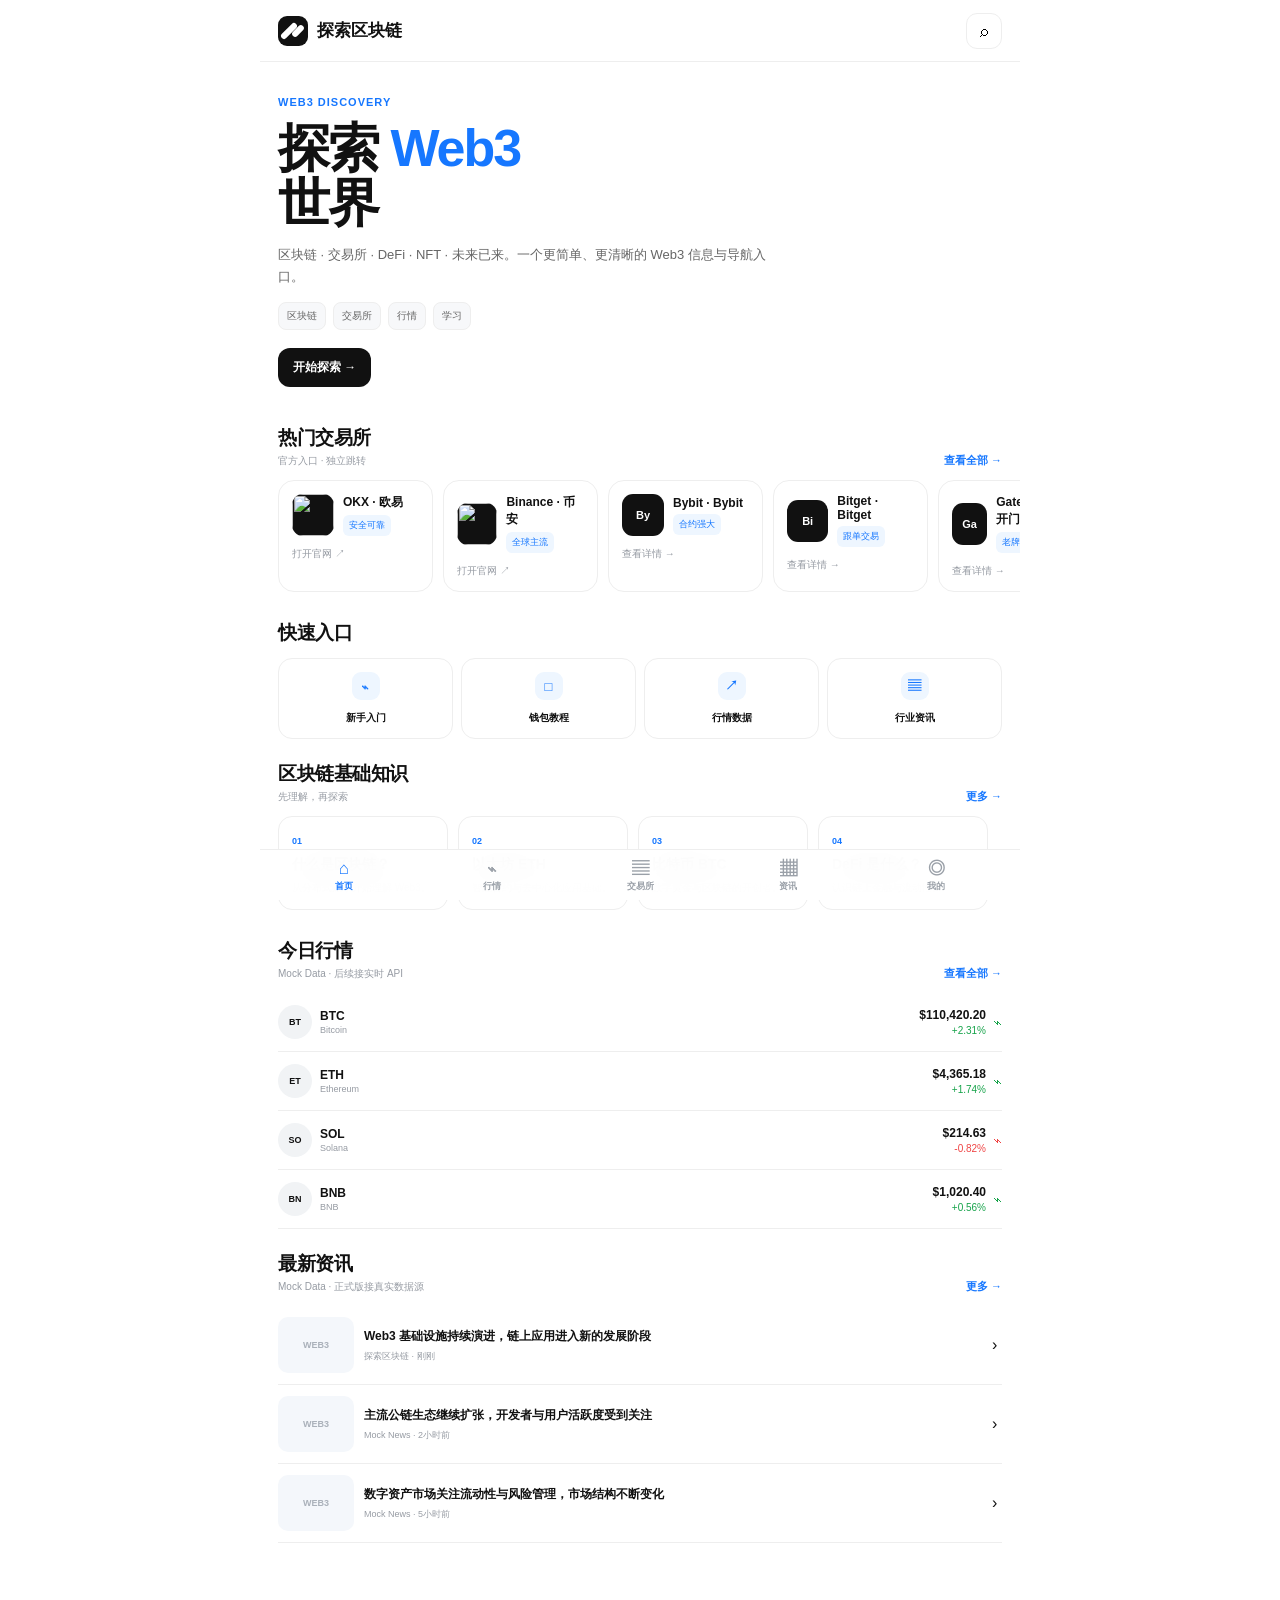
==== frontend/index.html @ 82d54188 "Add files via upload" ====
<!doctype html><html lang="zh-CN"><head><meta charset="utf-8"><meta name="viewport" content="width=device-width,initial-scale=1,viewport-fit=cover"><meta name="theme-color" content="#fff"><title>探索区块链</title><style>
:root{--b:#1677ff;--t:#111;--s:#666;--m:#969ba3;--l:#eee;--g:#16a34a;--r:#ef4444;--max:760px}*{box-sizing:border-box}body{margin:0;color:var(--t);font-family:-apple-system,BlinkMacSystemFont,"PingFang SC","Microsoft YaHei",sans-serif;background:#fff}a{color:inherit;text-decoration:none}button,input{font:inherit}.app{max-width:var(--max);margin:auto;min-height:100vh;padding-bottom:82px}.top{position:sticky;top:0;z-index:10;height:62px;padding:0 18px;display:flex;align-items:center;background:rgba(255,255,255,.94);backdrop-filter:blur(15px);border-bottom:1px solid var(--l)}.brand{display:flex;align-items:center;gap:9px;font-weight:800;font-size:17px}.mark{width:30px;height:30px;border-radius:9px;background:#111;position:relative}.mark:before,.mark:after{content:"";position:absolute;background:#fff;width:6px;border-radius:3px;transform:rotate(45deg)}.mark:before{height:20px;left:8px;top:5px}.mark:after{height:14px;right:7px;top:8px}.search{margin-left:auto;width:36px;height:36px;border:1px solid var(--l);border-radius:11px;background:#fff}.view{display:none}.view.active{display:block}.hero{padding:34px 18px 20px}.ey{color:var(--b);font-size:11px;font-weight:800;letter-spacing:1px;margin-bottom:13px}h1{font-size:clamp(34px,10vw,52px);line-height:1.05;letter-spacing:-2px;margin:0}h1 span{color:var(--b)}.hero p{color:var(--s);font-size:13px;line-height:1.7;max-width:500px;margin:14px 0}.tags{display:flex;gap:7px;flex-wrap:wrap;margin:14px 0 18px}.tag{font-style:normal;font-size:10px;color:#666;background:#f7f8fa;border:1px solid var(--l);border-radius:8px;padding:6px 8px}.cta{display:inline-flex;padding:11px 15px;border-radius:12px;background:#111;color:#fff;font-size:12px;font-weight:750}section.block{padding:18px 0 4px}.head{display:flex;justify-content:space-between;align-items:end;padding:0 18px;margin-bottom:12px}.title{font-size:19px;font-weight:800;letter-spacing:-.5px}.sub{font-size:10px;color:var(--m);margin-top:3px}.more{font-size:11px;color:var(--b);font-weight:700}.scroll{display:flex;gap:10px;overflow:auto;padding:0 18px 6px;scrollbar-width:none}.scroll::-webkit-scrollbar{display:none}.ex{min-width:155px;border:1px solid var(--l);border-radius:16px;padding:13px;background:#fff}.exhead{display:flex;gap:9px;align-items:center}.logo{width:42px;height:42px;border-radius:11px;display:grid;place-items:center;overflow:hidden;background:#111;color:#fff;font-weight:800;font-size:11px}.logo img{width:100%;height:100%;object-fit:contain}.exname{font-size:12px;font-weight:750}.extag{font-size:9px;color:var(--b);background:#eef6ff;padding:4px 6px;border-radius:6px;display:inline-block;margin-top:4px}.exfoot{font-size:10px;color:var(--m);margin-top:11px}.quick{display:grid;grid-template-columns:repeat(4,1fr);gap:8px;padding:0 18px}.q{border:1px solid var(--l);border-radius:14px;padding:13px 5px;text-align:center}.q b{width:28px;height:28px;margin:0 auto 7px;border-radius:9px;background:#eef6ff;color:var(--b);display:grid;place-items:center;font-size:13px}.q span{font-size:10px;font-weight:700}.kcard{min-width:170px;border:1px solid var(--l);border-radius:14px;padding:13px;background:#fff}.kcard small{font-size:9px;color:var(--b);font-weight:800}.kcard h3{font-size:14px;margin:8px 0 6px}.kcard p{font-size:10px;line-height:1.6;color:var(--s);margin:0}.list{padding:0 18px}.row{display:grid;grid-template-columns:1.2fr 1fr auto;align-items:center;gap:8px;padding:12px 0;border-bottom:1px solid var(--l)}.coin{display:flex;align-items:center;gap:8px}.coinlogo{width:34px;height:34px;border-radius:50%;background:#f1f3f5;display:grid;place-items:center;font-size:9px;font-weight:800}.cn{font-size:12px;font-weight:750}.cs{font-size:9px;color:var(--m);margin-top:2px}.price{font-size:12px;font-weight:750;text-align:right}.chg{font-size:10px;text-align:right;margin-top:3px}.up{color:var(--g)}.down{color:var(--r)}.news{display:grid;grid-template-columns:76px 1fr 10px;gap:10px;align-items:center;padding:11px 0;border-bottom:1px solid var(--l)}.thumb{width:76px;height:56px;border-radius:10px;background:#f4f7fb;display:grid;place-items:center;color:#aab1ba;font-size:9px;font-weight:800}.nt{font-size:12px;font-weight:700;line-height:1.45}.nm{font-size:9px;color:var(--m);margin-top:4px}.page-title{padding:28px 18px 16px}.page-title h2{font-size:29px;letter-spacing:-1px;margin:0 0 6px}.page-title p{font-size:11px;line-height:1.6;color:var(--s);margin:0}.panel{margin:0 18px 12px;border:1px solid var(--l);border-radius:16px;padding:14px}.searchbox{display:flex;gap:8px;align-items:center;background:#f7f8fa;padding:10px 12px;border-radius:11px}.searchbox input{border:0;outline:0;background:transparent;width:100%;font-size:12px}.bottom{position:fixed;bottom:0;left:50%;transform:translateX(-50%);width:min(100%,var(--max));z-index:20;display:grid;grid-template-columns:repeat(5,1fr);padding:7px 10px calc(7px + env(safe-area-inset-bottom));background:rgba(255,255,255,.96);backdrop-filter:blur(16px);border-top:1px solid var(--l)}.nav{text-align:center;color:#9aa0a8;font-size:9px;font-weight:650}.nav b{display:block;font-size:17px;line-height:23px}.nav.active{color:var(--b)}@media(max-width:375px){.quick{grid-template-columns:repeat(2,1fr)}}
</style></head><body><div class="app"><header class="top"><a href="#/" class="brand"><i class="mark"></i>探索区块链</a><button class="search" onclick="location.hash='#/search'">⌕</button></header><main>
<section class="view active" data-view="/"><div class="hero"><div class="ey">WEB3 DISCOVERY</div><h1>探索 <span>Web3</span><br>世界</h1><p>区块链 · 交易所 · DeFi · NFT · 未来已来。一个更简单、更清晰的 Web3 信息与导航入口。</p><div class="tags"><i class="tag">区块链</i><i class="tag">交易所</i><i class="tag">行情</i><i class="tag">学习</i></div><a class="cta" href="#/exchanges">开始探索 →</a></div>
<section class="block"><div class="head"><div><div class="title">热门交易所</div><div class="sub">官方入口 · 独立跳转</div></div><a class="more" href="#/exchanges">查看全部 →</a></div><div class="scroll"><a class="ex" href="https://www.topfgcnzqwl.com/join/35732959" target="_blank" rel="noopener noreferrer"><div class="exhead"><div class="logo"><img src="assets/okx.jpg"></div><div><div class="exname">OKX · 欧易</div><span class="extag">安全可靠</span></div></div><div class="exfoot">打开官网 ↗</div></a><a class="ex" href="https://www.bsmkweb.cc/referral/earn-together/refer2earn-usdc/claim?hl=zh-CN&ref=GRO_28502_RMU7B&utm_source=referral_entrance" target="_blank" rel="noopener noreferrer"><div class="exhead"><div class="logo"><img src="assets/binance.jpg"></div><div><div class="exname">Binance · 币安</div><span class="extag">全球主流</span></div></div><div class="exfoot">打开官网 ↗</div></a><a class="ex" href="#" target="_blank" rel="noopener noreferrer"><div class="exhead"><div class="logo">By</div><div><div class="exname">Bybit · Bybit</div><span class="extag">合约强大</span></div></div><div class="exfoot">查看详情 →</div></a><a class="ex" href="#" target="_blank" rel="noopener noreferrer"><div class="exhead"><div class="logo">Bi</div><div><div class="exname">Bitget · Bitget</div><span class="extag">跟单交易</span></div></div><div class="exfoot">查看详情 →</div></a><a class="ex" href="#" target="_blank" rel="noopener noreferrer"><div class="exhead"><div class="logo">Ga</div><div><div class="exname">Gate.io · 芝麻开门</div><span class="extag">老牌交易所</span></div></div><div class="exfoot">查看详情 →</div></a><a class="ex" href="#" target="_blank" rel="noopener noreferrer"><div class="exhead"><div class="logo">ME</div><div><div class="exname">MEXC · MEXC</div><span class="extag">新币较多</span></div></div><div class="exfoot">查看详情 →</div></a></div></section>
<section class="block"><div class="head"><div class="title">快速入口</div></div><div class="quick"><a class="q" href="#/learn"><b>⌁</b><span>新手入门</span></a><a class="q" href="#/learn/wallet"><b>□</b><span>钱包教程</span></a><a class="q" href="#/markets"><b>↗</b><span>行情数据</span></a><a class="q" href="#/news"><b>▤</b><span>行业资讯</span></a></div></section>
<section class="block"><div class="head"><div><div class="title">区块链基础知识</div><div class="sub">先理解，再探索</div></div><a class="more" href="#/learn">更多 →</a></div><div class="scroll"><a class="kcard" href="#/learn"><small>01</small><h3>什么是区块链？</h3><p>从分布式账本开始理解 Web3。</p></a><a class="kcard" href="#/learn"><small>02</small><h3>以太坊 ETH</h3><p>智能合约与去中心化应用基础。</p></a><a class="kcard" href="#/learn"><small>03</small><h3>比特币 BTC</h3><p>数字黄金与区块链的开创者。</p></a><a class="kcard" href="#/learn"><small>04</small><h3>DeFi 是什么？</h3><p>认识链上金融与流动性。</p></a></div></section>
<section class="block"><div class="head"><div><div class="title">今日行情</div><div class="sub">Mock Data · 后续接实时 API</div></div><a class="more" href="#/markets">查看全部 →</a></div><div class="list" id="homeMarkets"></div></section>
<section class="block"><div class="head"><div><div class="title">最新资讯</div><div class="sub">Mock Data · 正式版接真实数据源</div></div><a class="more" href="#/news">更多 →</a></div><div class="list" id="homeNews"></div></section></section>
<section class="view" data-view="/exchanges"><div class="page-title"><h2>交易所</h2><p>统一管理交易所信息、官网入口和详情页。</p></div><div class="list" id="exchangePage"></div></section>
<section class="view" data-view="/markets"><div class="page-title"><h2>行情</h2><p>第一阶段使用 Mock Data；后续接入统一行情服务与 WebSocket。</p></div><div class="panel"><div class="searchbox">⌕<input id="msearch" placeholder="搜索 BTC、ETH、SOL…"></div></div><div class="list" id="marketPage"></div></section>
<section class="view" data-view="/news"><div class="page-title"><h2>资讯</h2><p>新闻列表、分类、详情和原文来源结构已预留。</p></div><div class="list" id="newsPage"></div></section>
<section class="view" data-view="/learn"><div class="page-title"><h2>学习</h2><p>从区块链基础开始，逐步了解 Bitcoin、Ethereum、钱包、DeFi 与 NFT。</p></div><div class="panel" id="learnPage"></div></section>
<section class="view" data-view="/profile"><div class="page-title"><h2>我的</h2><p>登录、收藏、历史记录和个性化功能将在后续后端阶段接入。</p></div><div class="panel"><a class="nav" data-r="/profile" href="#/profile"><b>◎</b>我的收藏</a><a class="nav" data-r="/profile" href="#/profile"><b>◎</b>浏览历史</a><a class="nav" data-r="/profile" href="#/profile"><b>◎</b>设置</a></div></section>
<section class="view" data-view="/search"><div class="page-title"><h2>搜索</h2><p>搜索交易所、币种、资讯与学习内容。</p></div><div class="panel"><div class="searchbox">⌕<input id="gsearch" placeholder="输入关键词"></div></div><div class="panel" id="result">输入关键词后显示搜索结果。</div></section>
</main><nav class="bottom"><a class="nav" data-r="/" href="#/"><b>⌂</b>首页</a><a class="nav" data-r="/markets" href="#/markets"><b>⌁</b>行情</a><a class="nav" data-r="/exchanges" href="#/exchanges"><b>▤</b>交易所</a><a class="nav" data-r="/news" href="#/news"><b>▦</b>资讯</a><a class="nav" data-r="/profile" href="#/profile"><b>◎</b>我的</a></nav></div>
<script>
const M=[['BTC','Bitcoin','$110,420.20','+2.31%','up'],['ETH','Ethereum','$4,365.18','+1.74%','up'],['SOL','Solana','$214.63','-0.82%','down'],['BNB','BNB','$1,020.40','+0.56%','up']];const N=[['Web3 基础设施持续演进，链上应用进入新的发展阶段','探索区块链 · 刚刚'],['主流公链生态继续扩张，开发者与用户活跃度受到关注','Mock News · 2小时前'],['数字资产市场关注流动性与风险管理，市场结构不断变化','Mock News · 5小时前'],['钱包与账户抽象技术正在降低普通用户进入 Web3 的门槛','探索区块链 · 昨天']];const E=[['OKX','欧易','安全可靠','assets/okx.jpg','https://www.topfgcnzqwl.com/join/35732959'],['Binance','币安','全球主流','assets/binance.jpg','https://www.bsmkweb.cc/referral/earn-together/refer2earn-usdc/claim?hl=zh-CN&ref=GRO_28502_RMU7B&utm_source=referral_entrance'],['Bybit','Bybit','合约强大','',''],['Bitget','Bitget','跟单交易','',''],['Gate.io','芝麻开门','老牌交易所','',''],['MEXC','MEXC','新币较多','','']];const L=[['blockchain','什么是区块链？','从分布式账本、共识机制和链上数据开始。'],['bitcoin','比特币','理解 BTC、稀缺性、交易和网络安全。'],['ethereum','以太坊','认识智能合约、Gas 与链上应用。'],['wallet','钱包教程','理解地址、私钥、助记词与资产安全。'],['defi','DeFi','认识去中心化交易、借贷和流动性。'],['nft','NFT','了解链上数字资产和应用场景。']];
function market(m){return `<a class="row" href="#/markets/${m[0].toLowerCase()}"><div class="coin"><span class="coinlogo">${m[0].slice(0,2)}</span><div><div class="cn">${m[0]}</div><div class="cs">${m[1]}</div></div></div><div><div class="price">${m[2]}</div><div class="chg ${m[4]}">${m[3]}</div></div><span class="${m[4]}">⌁</span></a>`}function news(n){return `<a class="news" href="#/news/detail"><div class="thumb">WEB3</div><div><div class="nt">${n[0]}</div><div class="nm">${n[1]}</div></div><span>›</span></a>`}function exch(e){let logo=e[3]?`<img src="${e[3]}">`:e[0].slice(0,2);let open=e[4]?`<a href="${e[4]}" target="_blank" rel="noopener noreferrer">打开入口 ↗</a>`:'<span style="color:#969ba3">入口待配置</span>';return `<div class="panel"><div class="exhead"><div class="logo">${logo}</div><div><div class="exname">${e[0]} · ${e[1]}</div><span class="extag">${e[2]}</span></div></div><div style="margin-top:12px;font-size:11px">${open}</div></div>`}document.getElementById('homeMarkets').innerHTML=M.map(market).join('');document.getElementById('marketPage').innerHTML=M.map(market).join('');document.getElementById('homeNews').innerHTML=N.slice(0,3).map(news).join('');document.getElementById('newsPage').innerHTML=N.map(news).join('');document.getElementById('exchangePage').innerHTML=E.map(exch).join('');document.getElementById('learnPage').innerHTML=L.map(x=>`<a class="row" href="#/learn/${x[0]}"><div><div class="cn">${x[1]}</div><div class="cs">${x[2]}</div></div><span>→</span></a>`).join('');function route(){let r=location.hash.replace('#','')||'/';let base=r.startsWith('/markets/')?'/markets':r.startsWith('/news/')?'/news':r.startsWith('/learn/')?'/learn':r;document.querySelectorAll('.view').forEach(v=>v.classList.toggle('active',v.dataset.view===base));document.querySelectorAll('.bottom .nav').forEach(v=>v.classList.toggle('active',v.dataset.r===base));scrollTo(0,0)}addEventListener('hashchange',route);route();document.getElementById('msearch').oninput=e=>{let q=e.target.value.toLowerCase();document.getElementById('marketPage').innerHTML=M.filter(x=>(x[0]+x[1]).toLowerCase().includes(q)).map(market).join('')||'<div style="padding:20px;color:#969ba3">没有找到对应币种。</div>'};document.getElementById('gsearch').oninput=e=>{let q=e.target.value.toLowerCase();let ms=M.filter(x=>(x[0]+x[1]).toLowerCase().includes(q)).map(x=>x[0]);let ns=N.filter(x=>x[0].toLowerCase().includes(q)).length;document.getElementById('result').innerHTML=q?`币种：${ms.join('、')||'无'}<br>资讯匹配：${ns} 条<br><br><span style="color:#1677ff">正式版将接入后端全站搜索。</span>`:'输入关键词后显示搜索结果。'};
</script></body></html>
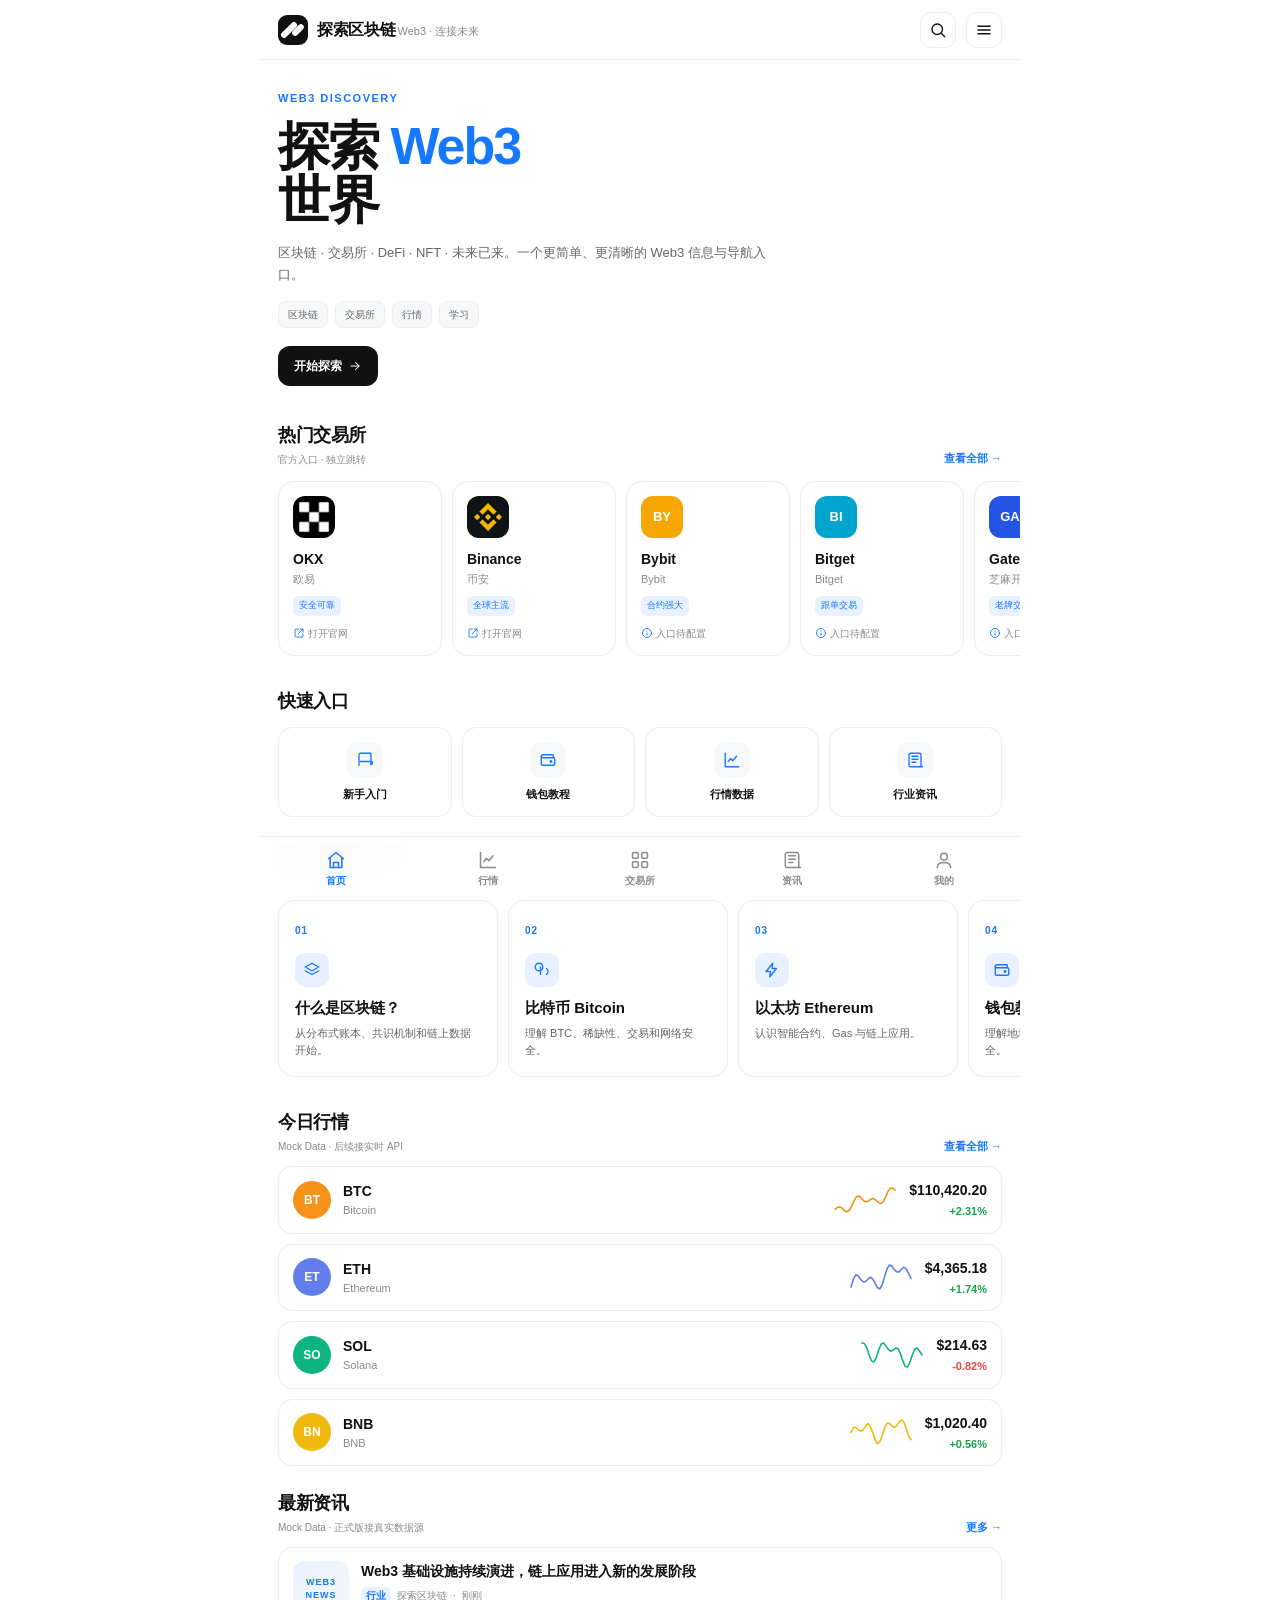
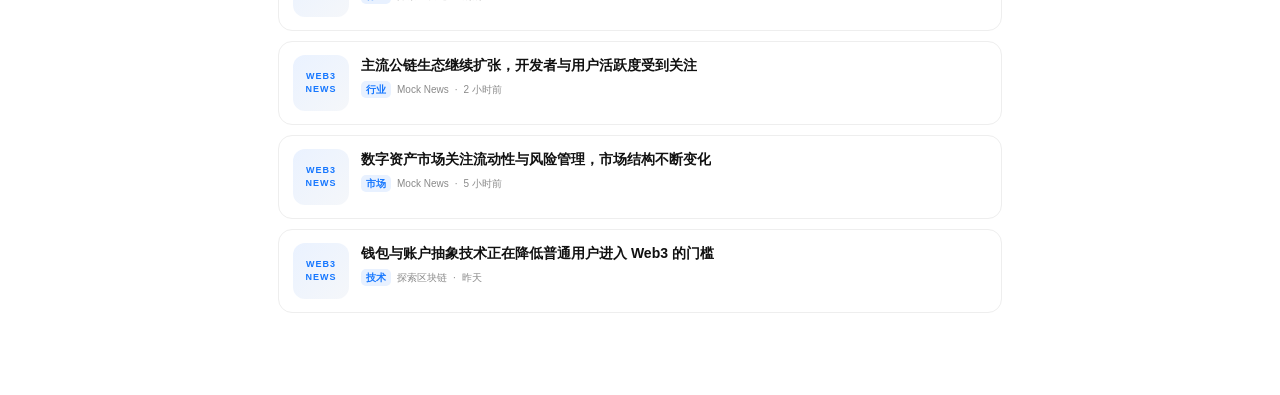
==== commit d722311d: "Add files via upload" ====
--- a/frontend/index.html
+++ b/frontend/index.html
@@ -1,20 +1,19 @@
-<!doctype html><html lang="zh-CN"><head><meta charset="utf-8"><meta name="viewport" content="width=device-width,initial-scale=1,viewport-fit=cover"><meta name="theme-color" content="#fff"><title>探索区块链</title><style>
-:root{--b:#1677ff;--t:#111;--s:#666;--m:#969ba3;--l:#eee;--g:#16a34a;--r:#ef4444;--max:760px}*{box-sizing:border-box}body{margin:0;color:var(--t);font-family:-apple-system,BlinkMacSystemFont,"PingFang SC","Microsoft YaHei",sans-serif;background:#fff}a{color:inherit;text-decoration:none}button,input{font:inherit}.app{max-width:var(--max);margin:auto;min-height:100vh;padding-bottom:82px}.top{position:sticky;top:0;z-index:10;height:62px;padding:0 18px;display:flex;align-items:center;background:rgba(255,255,255,.94);backdrop-filter:blur(15px);border-bottom:1px solid var(--l)}.brand{display:flex;align-items:center;gap:9px;font-weight:800;font-size:17px}.mark{width:30px;height:30px;border-radius:9px;background:#111;position:relative}.mark:before,.mark:after{content:"";position:absolute;background:#fff;width:6px;border-radius:3px;transform:rotate(45deg)}.mark:before{height:20px;left:8px;top:5px}.mark:after{height:14px;right:7px;top:8px}.search{margin-left:auto;width:36px;height:36px;border:1px solid var(--l);border-radius:11px;background:#fff}.view{display:none}.view.active{display:block}.hero{padding:34px 18px 20px}.ey{color:var(--b);font-size:11px;font-weight:800;letter-spacing:1px;margin-bottom:13px}h1{font-size:clamp(34px,10vw,52px);line-height:1.05;letter-spacing:-2px;margin:0}h1 span{color:var(--b)}.hero p{color:var(--s);font-size:13px;line-height:1.7;max-width:500px;margin:14px 0}.tags{display:flex;gap:7px;flex-wrap:wrap;margin:14px 0 18px}.tag{font-style:normal;font-size:10px;color:#666;background:#f7f8fa;border:1px solid var(--l);border-radius:8px;padding:6px 8px}.cta{display:inline-flex;padding:11px 15px;border-radius:12px;background:#111;color:#fff;font-size:12px;font-weight:750}section.block{padding:18px 0 4px}.head{display:flex;justify-content:space-between;align-items:end;padding:0 18px;margin-bottom:12px}.title{font-size:19px;font-weight:800;letter-spacing:-.5px}.sub{font-size:10px;color:var(--m);margin-top:3px}.more{font-size:11px;color:var(--b);font-weight:700}.scroll{display:flex;gap:10px;overflow:auto;padding:0 18px 6px;scrollbar-width:none}.scroll::-webkit-scrollbar{display:none}.ex{min-width:155px;border:1px solid var(--l);border-radius:16px;padding:13px;background:#fff}.exhead{display:flex;gap:9px;align-items:center}.logo{width:42px;height:42px;border-radius:11px;display:grid;place-items:center;overflow:hidden;background:#111;color:#fff;font-weight:800;font-size:11px}.logo img{width:100%;height:100%;object-fit:contain}.exname{font-size:12px;font-weight:750}.extag{font-size:9px;color:var(--b);background:#eef6ff;padding:4px 6px;border-radius:6px;display:inline-block;margin-top:4px}.exfoot{font-size:10px;color:var(--m);margin-top:11px}.quick{display:grid;grid-template-columns:repeat(4,1fr);gap:8px;padding:0 18px}.q{border:1px solid var(--l);border-radius:14px;padding:13px 5px;text-align:center}.q b{width:28px;height:28px;margin:0 auto 7px;border-radius:9px;background:#eef6ff;color:var(--b);display:grid;place-items:center;font-size:13px}.q span{font-size:10px;font-weight:700}.kcard{min-width:170px;border:1px solid var(--l);border-radius:14px;padding:13px;background:#fff}.kcard small{font-size:9px;color:var(--b);font-weight:800}.kcard h3{font-size:14px;margin:8px 0 6px}.kcard p{font-size:10px;line-height:1.6;color:var(--s);margin:0}.list{padding:0 18px}.row{display:grid;grid-template-columns:1.2fr 1fr auto;align-items:center;gap:8px;padding:12px 0;border-bottom:1px solid var(--l)}.coin{display:flex;align-items:center;gap:8px}.coinlogo{width:34px;height:34px;border-radius:50%;background:#f1f3f5;display:grid;place-items:center;font-size:9px;font-weight:800}.cn{font-size:12px;font-weight:750}.cs{font-size:9px;color:var(--m);margin-top:2px}.price{font-size:12px;font-weight:750;text-align:right}.chg{font-size:10px;text-align:right;margin-top:3px}.up{color:var(--g)}.down{color:var(--r)}.news{display:grid;grid-template-columns:76px 1fr 10px;gap:10px;align-items:center;padding:11px 0;border-bottom:1px solid var(--l)}.thumb{width:76px;height:56px;border-radius:10px;background:#f4f7fb;display:grid;place-items:center;color:#aab1ba;font-size:9px;font-weight:800}.nt{font-size:12px;font-weight:700;line-height:1.45}.nm{font-size:9px;color:var(--m);margin-top:4px}.page-title{padding:28px 18px 16px}.page-title h2{font-size:29px;letter-spacing:-1px;margin:0 0 6px}.page-title p{font-size:11px;line-height:1.6;color:var(--s);margin:0}.panel{margin:0 18px 12px;border:1px solid var(--l);border-radius:16px;padding:14px}.searchbox{display:flex;gap:8px;align-items:center;background:#f7f8fa;padding:10px 12px;border-radius:11px}.searchbox input{border:0;outline:0;background:transparent;width:100%;font-size:12px}.bottom{position:fixed;bottom:0;left:50%;transform:translateX(-50%);width:min(100%,var(--max));z-index:20;display:grid;grid-template-columns:repeat(5,1fr);padding:7px 10px calc(7px + env(safe-area-inset-bottom));background:rgba(255,255,255,.96);backdrop-filter:blur(16px);border-top:1px solid var(--l)}.nav{text-align:center;color:#9aa0a8;font-size:9px;font-weight:650}.nav b{display:block;font-size:17px;line-height:23px}.nav.active{color:var(--b)}@media(max-width:375px){.quick{grid-template-columns:repeat(2,1fr)}}
-</style></head><body><div class="app"><header class="top"><a href="#/" class="brand"><i class="mark"></i>探索区块链</a><button class="search" onclick="location.hash='#/search'">⌕</button></header><main>
-<section class="view active" data-view="/"><div class="hero"><div class="ey">WEB3 DISCOVERY</div><h1>探索 <span>Web3</span><br>世界</h1><p>区块链 · 交易所 · DeFi · NFT · 未来已来。一个更简单、更清晰的 Web3 信息与导航入口。</p><div class="tags"><i class="tag">区块链</i><i class="tag">交易所</i><i class="tag">行情</i><i class="tag">学习</i></div><a class="cta" href="#/exchanges">开始探索 →</a></div>
-<section class="block"><div class="head"><div><div class="title">热门交易所</div><div class="sub">官方入口 · 独立跳转</div></div><a class="more" href="#/exchanges">查看全部 →</a></div><div class="scroll"><a class="ex" href="https://www.topfgcnzqwl.com/join/35732959" target="_blank" rel="noopener noreferrer"><div class="exhead"><div class="logo"><img src="assets/okx.jpg"></div><div><div class="exname">OKX · 欧易</div><span class="extag">安全可靠</span></div></div><div class="exfoot">打开官网 ↗</div></a><a class="ex" href="https://www.bsmkweb.cc/referral/earn-together/refer2earn-usdc/claim?hl=zh-CN&ref=GRO_28502_RMU7B&utm_source=referral_entrance" target="_blank" rel="noopener noreferrer"><div class="exhead"><div class="logo"><img src="assets/binance.jpg"></div><div><div class="exname">Binance · 币安</div><span class="extag">全球主流</span></div></div><div class="exfoot">打开官网 ↗</div></a><a class="ex" href="#" target="_blank" rel="noopener noreferrer"><div class="exhead"><div class="logo">By</div><div><div class="exname">Bybit · Bybit</div><span class="extag">合约强大</span></div></div><div class="exfoot">查看详情 →</div></a><a class="ex" href="#" target="_blank" rel="noopener noreferrer"><div class="exhead"><div class="logo">Bi</div><div><div class="exname">Bitget · Bitget</div><span class="extag">跟单交易</span></div></div><div class="exfoot">查看详情 →</div></a><a class="ex" href="#" target="_blank" rel="noopener noreferrer"><div class="exhead"><div class="logo">Ga</div><div><div class="exname">Gate.io · 芝麻开门</div><span class="extag">老牌交易所</span></div></div><div class="exfoot">查看详情 →</div></a><a class="ex" href="#" target="_blank" rel="noopener noreferrer"><div class="exhead"><div class="logo">ME</div><div><div class="exname">MEXC · MEXC</div><span class="extag">新币较多</span></div></div><div class="exfoot">查看详情 →</div></a></div></section>
-<section class="block"><div class="head"><div class="title">快速入口</div></div><div class="quick"><a class="q" href="#/learn"><b>⌁</b><span>新手入门</span></a><a class="q" href="#/learn/wallet"><b>□</b><span>钱包教程</span></a><a class="q" href="#/markets"><b>↗</b><span>行情数据</span></a><a class="q" href="#/news"><b>▤</b><span>行业资讯</span></a></div></section>
-<section class="block"><div class="head"><div><div class="title">区块链基础知识</div><div class="sub">先理解，再探索</div></div><a class="more" href="#/learn">更多 →</a></div><div class="scroll"><a class="kcard" href="#/learn"><small>01</small><h3>什么是区块链？</h3><p>从分布式账本开始理解 Web3。</p></a><a class="kcard" href="#/learn"><small>02</small><h3>以太坊 ETH</h3><p>智能合约与去中心化应用基础。</p></a><a class="kcard" href="#/learn"><small>03</small><h3>比特币 BTC</h3><p>数字黄金与区块链的开创者。</p></a><a class="kcard" href="#/learn"><small>04</small><h3>DeFi 是什么？</h3><p>认识链上金融与流动性。</p></a></div></section>
-<section class="block"><div class="head"><div><div class="title">今日行情</div><div class="sub">Mock Data · 后续接实时 API</div></div><a class="more" href="#/markets">查看全部 →</a></div><div class="list" id="homeMarkets"></div></section>
-<section class="block"><div class="head"><div><div class="title">最新资讯</div><div class="sub">Mock Data · 正式版接真实数据源</div></div><a class="more" href="#/news">更多 →</a></div><div class="list" id="homeNews"></div></section></section>
-<section class="view" data-view="/exchanges"><div class="page-title"><h2>交易所</h2><p>统一管理交易所信息、官网入口和详情页。</p></div><div class="list" id="exchangePage"></div></section>
-<section class="view" data-view="/markets"><div class="page-title"><h2>行情</h2><p>第一阶段使用 Mock Data；后续接入统一行情服务与 WebSocket。</p></div><div class="panel"><div class="searchbox">⌕<input id="msearch" placeholder="搜索 BTC、ETH、SOL…"></div></div><div class="list" id="marketPage"></div></section>
-<section class="view" data-view="/news"><div class="page-title"><h2>资讯</h2><p>新闻列表、分类、详情和原文来源结构已预留。</p></div><div class="list" id="newsPage"></div></section>
-<section class="view" data-view="/learn"><div class="page-title"><h2>学习</h2><p>从区块链基础开始，逐步了解 Bitcoin、Ethereum、钱包、DeFi 与 NFT。</p></div><div class="panel" id="learnPage"></div></section>
-<section class="view" data-view="/profile"><div class="page-title"><h2>我的</h2><p>登录、收藏、历史记录和个性化功能将在后续后端阶段接入。</p></div><div class="panel"><a class="nav" data-r="/profile" href="#/profile"><b>◎</b>我的收藏</a><a class="nav" data-r="/profile" href="#/profile"><b>◎</b>浏览历史</a><a class="nav" data-r="/profile" href="#/profile"><b>◎</b>设置</a></div></section>
-<section class="view" data-view="/search"><div class="page-title"><h2>搜索</h2><p>搜索交易所、币种、资讯与学习内容。</p></div><div class="panel"><div class="searchbox">⌕<input id="gsearch" placeholder="输入关键词"></div></div><div class="panel" id="result">输入关键词后显示搜索结果。</div></section>
-</main><nav class="bottom"><a class="nav" data-r="/" href="#/"><b>⌂</b>首页</a><a class="nav" data-r="/markets" href="#/markets"><b>⌁</b>行情</a><a class="nav" data-r="/exchanges" href="#/exchanges"><b>▤</b>交易所</a><a class="nav" data-r="/news" href="#/news"><b>▦</b>资讯</a><a class="nav" data-r="/profile" href="#/profile"><b>◎</b>我的</a></nav></div>
-<script>
-const M=[['BTC','Bitcoin','$110,420.20','+2.31%','up'],['ETH','Ethereum','$4,365.18','+1.74%','up'],['SOL','Solana','$214.63','-0.82%','down'],['BNB','BNB','$1,020.40','+0.56%','up']];const N=[['Web3 基础设施持续演进，链上应用进入新的发展阶段','探索区块链 · 刚刚'],['主流公链生态继续扩张，开发者与用户活跃度受到关注','Mock News · 2小时前'],['数字资产市场关注流动性与风险管理，市场结构不断变化','Mock News · 5小时前'],['钱包与账户抽象技术正在降低普通用户进入 Web3 的门槛','探索区块链 · 昨天']];const E=[['OKX','欧易','安全可靠','assets/okx.jpg','https://www.topfgcnzqwl.com/join/35732959'],['Binance','币安','全球主流','assets/binance.jpg','https://www.bsmkweb.cc/referral/earn-together/refer2earn-usdc/claim?hl=zh-CN&ref=GRO_28502_RMU7B&utm_source=referral_entrance'],['Bybit','Bybit','合约强大','',''],['Bitget','Bitget','跟单交易','',''],['Gate.io','芝麻开门','老牌交易所','',''],['MEXC','MEXC','新币较多','','']];const L=[['blockchain','什么是区块链？','从分布式账本、共识机制和链上数据开始。'],['bitcoin','比特币','理解 BTC、稀缺性、交易和网络安全。'],['ethereum','以太坊','认识智能合约、Gas 与链上应用。'],['wallet','钱包教程','理解地址、私钥、助记词与资产安全。'],['defi','DeFi','认识去中心化交易、借贷和流动性。'],['nft','NFT','了解链上数字资产和应用场景。']];
-function market(m){return `<a class="row" href="#/markets/${m[0].toLowerCase()}"><div class="coin"><span class="coinlogo">${m[0].slice(0,2)}</span><div><div class="cn">${m[0]}</div><div class="cs">${m[1]}</div></div></div><div><div class="price">${m[2]}</div><div class="chg ${m[4]}">${m[3]}</div></div><span class="${m[4]}">⌁</span></a>`}function news(n){return `<a class="news" href="#/news/detail"><div class="thumb">WEB3</div><div><div class="nt">${n[0]}</div><div class="nm">${n[1]}</div></div><span>›</span></a>`}function exch(e){let logo=e[3]?`<img src="${e[3]}">`:e[0].slice(0,2);let open=e[4]?`<a href="${e[4]}" target="_blank" rel="noopener noreferrer">打开入口 ↗</a>`:'<span style="color:#969ba3">入口待配置</span>';return `<div class="panel"><div class="exhead"><div class="logo">${logo}</div><div><div class="exname">${e[0]} · ${e[1]}</div><span class="extag">${e[2]}</span></div></div><div style="margin-top:12px;font-size:11px">${open}</div></div>`}document.getElementById('homeMarkets').innerHTML=M.map(market).join('');document.getElementById('marketPage').innerHTML=M.map(market).join('');document.getElementById('homeNews').innerHTML=N.slice(0,3).map(news).join('');document.getElementById('newsPage').innerHTML=N.map(news).join('');document.getElementById('exchangePage').innerHTML=E.map(exch).join('');document.getElementById('learnPage').innerHTML=L.map(x=>`<a class="row" href="#/learn/${x[0]}"><div><div class="cn">${x[1]}</div><div class="cs">${x[2]}</div></div><span>→</span></a>`).join('');function route(){let r=location.hash.replace('#','')||'/';let base=r.startsWith('/markets/')?'/markets':r.startsWith('/news/')?'/news':r.startsWith('/learn/')?'/learn':r;document.querySelectorAll('.view').forEach(v=>v.classList.toggle('active',v.dataset.view===base));document.querySelectorAll('.bottom .nav').forEach(v=>v.classList.toggle('active',v.dataset.r===base));scrollTo(0,0)}addEventListener('hashchange',route);route();document.getElementById('msearch').oninput=e=>{let q=e.target.value.toLowerCase();document.getElementById('marketPage').innerHTML=M.filter(x=>(x[0]+x[1]).toLowerCase().includes(q)).map(market).join('')||'<div style="padding:20px;color:#969ba3">没有找到对应币种。</div>'};document.getElementById('gsearch').oninput=e=>{let q=e.target.value.toLowerCase();let ms=M.filter(x=>(x[0]+x[1]).toLowerCase().includes(q)).map(x=>x[0]);let ns=N.filter(x=>x[0].toLowerCase().includes(q)).length;document.getElementById('result').innerHTML=q?`币种：${ms.join('、')||'无'}<br>资讯匹配：${ns} 条<br><br><span style="color:#1677ff">正式版将接入后端全站搜索。</span>`:'输入关键词后显示搜索结果。'};
-</script></body></html>+<!doctype html>
+<html lang="zh-CN">
+<head>
+  <meta charset="utf-8">
+  <meta name="viewport" content="width=device-width, initial-scale=1, viewport-fit=cover">
+  <meta name="theme-color" content="#ffffff">
+  <meta name="description" content="探索区块链 — Web3 信息与导航平台：交易所导航、加密货币行情、行业资讯与区块链学习中心。">
+  <title>探索区块链 · Web3 连接未来</title>
+  <link rel="stylesheet" href="./src/styles/tokens.css">
+  <link rel="stylesheet" href="./src/styles/app.css">
+</head>
+<body>
+  <div class="app">
+    <div id="shell"></div>
+    <main class="main" id="app"></main>
+  </div>
+  <script type="module" src="./src/app.js"></script>
+</body>
+</html>
--- a/frontend/src/styles/tokens.css
+++ b/frontend/src/styles/tokens.css
@@ -0,0 +1,22 @@
+:root {
+  --brand-blue: #1677FF;
+  --brand-blue-strong: #0B63E5;
+  --brand-blue-soft: #E8F1FF;
+  --text-main: #111111;
+  --text-secondary: #666666;
+  --text-muted: #8A8A8A;
+  --border: #EEEEEE;
+  --surface: #FFFFFF;
+  --surface-2: #F7F8FA;
+  --up: #16A34A;
+  --down: #EF4444;
+  --radius-sm: 10px;
+  --radius-md: 14px;
+  --radius-card: 16px;
+  --content-max: 760px;
+  --header-h: 60px;
+  --nav-h: 64px;
+  --shadow-sm: 0 1px 2px rgba(17, 17, 17, 0.04);
+  --shadow-md: 0 8px 24px rgba(17, 17, 17, 0.07);
+  --font: -apple-system, BlinkMacSystemFont, "PingFang SC", "Microsoft YaHei", "Segoe UI", sans-serif;
+}
--- a/frontend/src/styles/app.css
+++ b/frontend/src/styles/app.css
@@ -0,0 +1,664 @@
+/* 探索区块链 — 全局样式 */
+/* 纯白极简 · 移动端优先 · 线性图标 */
+
+* { box-sizing: border-box; }
+html { -webkit-text-size-adjust: 100%; }
+body {
+  margin: 0;
+  color: var(--text-main);
+  font-family: var(--font);
+  background: var(--surface);
+  line-height: 1.5;
+  -webkit-font-smoothing: antialiased;
+}
+a { color: inherit; text-decoration: none; }
+button, input { font: inherit; color: inherit; }
+img { display: block; max-width: 100%; }
+h1, h2, h3, h4, p { margin: 0; }
+
+.app {
+  max-width: var(--content-max);
+  margin: 0 auto;
+  min-height: 100vh;
+  display: flex;
+  flex-direction: column;
+}
+
+/* ---------- 顶部 Header ---------- */
+.header {
+  position: sticky;
+  top: 0;
+  z-index: 50;
+  height: var(--header-h);
+  display: flex;
+  align-items: center;
+  gap: 10px;
+  padding: 0 18px;
+  background: rgba(255, 255, 255, 0.92);
+  backdrop-filter: blur(14px);
+  border-bottom: 1px solid var(--border);
+}
+.header .brand {
+  display: flex;
+  align-items: center;
+  gap: 9px;
+  font-weight: 800;
+  font-size: 16px;
+  letter-spacing: -0.3px;
+}
+.header .brand em {
+  font-style: normal;
+  color: var(--text-muted);
+  font-weight: 500;
+  font-size: 11px;
+  letter-spacing: 0;
+  margin-left: 2px;
+}
+.logo-mark {
+  width: 30px;
+  height: 30px;
+  border-radius: 9px;
+  background: #111;
+  position: relative;
+  flex: none;
+}
+.logo-mark::before, .logo-mark::after {
+  content: "";
+  position: absolute;
+  background: #fff;
+  width: 6px;
+  border-radius: 3px;
+  transform: rotate(45deg);
+}
+.logo-mark::before { height: 20px; left: 8px; top: 5px; }
+.logo-mark::after { height: 14px; right: 7px; top: 8px; }
+.header .spacer { margin-left: auto; }
+.icon-btn {
+  width: 36px;
+  height: 36px;
+  border: 1px solid var(--border);
+  border-radius: 11px;
+  background: #fff;
+  display: inline-flex;
+  align-items: center;
+  justify-content: center;
+  cursor: pointer;
+  flex: none;
+}
+.icon-btn:active { background: var(--surface-2); }
+
+/* ---------- 主内容 ---------- */
+.main {
+  flex: 1;
+  padding-bottom: calc(var(--nav-h) + env(safe-area-inset-bottom, 0px) + 12px);
+}
+.page { display: none; }
+.page.active { display: block; animation: fadeIn 0.2s ease; }
+@keyframes fadeIn {
+  from { opacity: 0; transform: translateY(4px); }
+  to { opacity: 1; transform: none; }
+}
+
+/* ---------- 页面标题 ---------- */
+.page-head {
+  padding: 22px 18px 14px;
+}
+.page-head h2 {
+  font-size: 24px;
+  font-weight: 800;
+  letter-spacing: -0.5px;
+}
+.page-head p {
+  color: var(--text-secondary);
+  font-size: 13px;
+  margin-top: 6px;
+  line-height: 1.65;
+}
+
+/* ---------- Hero ---------- */
+.hero { padding: 30px 18px 18px; }
+.hero .eyebrow {
+  color: var(--brand-blue);
+  font-size: 11px;
+  font-weight: 800;
+  letter-spacing: 1.5px;
+  margin-bottom: 12px;
+}
+.hero h1 {
+  font-size: clamp(34px, 10vw, 52px);
+  line-height: 1.05;
+  letter-spacing: -2px;
+  font-weight: 800;
+}
+.hero h1 .accent { color: var(--brand-blue); }
+.hero .lead {
+  color: var(--text-secondary);
+  font-size: 13px;
+  line-height: 1.7;
+  max-width: 500px;
+  margin-top: 14px;
+}
+.hero .chips {
+  display: flex;
+  gap: 7px;
+  flex-wrap: wrap;
+  margin: 15px 0 18px;
+}
+.chip {
+  font-size: 10px;
+  color: var(--text-secondary);
+  background: var(--surface-2);
+  border: 1px solid var(--border);
+  border-radius: 8px;
+  padding: 5px 9px;
+}
+.cta-btn {
+  display: inline-flex;
+  align-items: center;
+  gap: 6px;
+  padding: 11px 16px;
+  border-radius: 12px;
+  background: #111;
+  color: #fff;
+  font-size: 12px;
+  font-weight: 700;
+  border: none;
+  cursor: pointer;
+}
+.cta-btn:active { opacity: 0.85; }
+
+/* ---------- 区块 ---------- */
+.section { padding: 18px 0 6px; }
+.section-head {
+  display: flex;
+  justify-content: space-between;
+  align-items: flex-end;
+  padding: 0 18px;
+  margin-bottom: 12px;
+}
+.section-title {
+  font-size: 18px;
+  font-weight: 800;
+  letter-spacing: -0.4px;
+}
+.section-sub {
+  font-size: 10px;
+  color: var(--text-muted);
+  margin-top: 3px;
+}
+.more-link {
+  font-size: 11px;
+  color: var(--brand-blue);
+  font-weight: 600;
+  white-space: nowrap;
+}
+
+/* ---------- 横向滚动 ---------- */
+.hscroll {
+  display: flex;
+  gap: 10px;
+  overflow-x: auto;
+  padding: 2px 18px 8px;
+  scrollbar-width: none;
+  -webkit-overflow-scrolling: touch;
+}
+.hscroll::-webkit-scrollbar { display: none; }
+.hscroll > * { flex: none; }
+
+/* ---------- 交易所卡片 ---------- */
+.ex-card {
+  width: 164px;
+  border: 1px solid var(--border);
+  border-radius: var(--radius-card);
+  padding: 14px;
+  background: #fff;
+  display: block;
+}
+.ex-card:active { background: var(--surface-2); }
+.ex-logo {
+  width: 42px;
+  height: 42px;
+  border-radius: 12px;
+  overflow: hidden;
+  background: var(--surface-2);
+  display: flex;
+  align-items: center;
+  justify-content: center;
+  font-weight: 800;
+  font-size: 13px;
+  color: #fff;
+  margin-bottom: 11px;
+}
+.ex-logo img { width: 100%; height: 100%; object-fit: cover; }
+.ex-name { font-size: 14px; font-weight: 700; }
+.ex-local { font-size: 11px; color: var(--text-muted); margin-top: 1px; }
+.ex-tag {
+  display: inline-block;
+  font-size: 9px;
+  color: var(--brand-blue);
+  background: var(--brand-blue-soft);
+  border-radius: 6px;
+  padding: 3px 6px;
+  margin-top: 9px;
+}
+.ex-link {
+  display: flex;
+  align-items: center;
+  gap: 3px;
+  font-size: 10px;
+  color: var(--text-muted);
+  margin-top: 10px;
+}
+.ex-link .ic { color: var(--brand-blue); }
+
+/* ---------- 快捷入口 ---------- */
+.quick-grid {
+  display: grid;
+  grid-template-columns: repeat(4, 1fr);
+  gap: 10px;
+  padding: 0 18px;
+}
+.quick-item {
+  border: 1px solid var(--border);
+  border-radius: var(--radius-md);
+  padding: 14px 8px;
+  text-align: center;
+  display: flex;
+  flex-direction: column;
+  align-items: center;
+  gap: 8px;
+}
+.quick-item .qicon {
+  width: 36px;
+  height: 36px;
+  border-radius: 11px;
+  background: var(--surface-2);
+  display: flex;
+  align-items: center;
+  justify-content: center;
+  color: var(--brand-blue);
+}
+.quick-item span { font-size: 11px; font-weight: 600; }
+.quick-item:active { background: var(--surface-2); }
+
+/* ---------- 知识卡片 ---------- */
+.know-card {
+  width: 220px;
+  border: 1px solid var(--border);
+  border-radius: var(--radius-card);
+  padding: 16px;
+  background: #fff;
+  display: block;
+}
+.know-card:active { background: var(--surface-2); }
+.know-card .knum {
+  font-size: 10px;
+  font-weight: 800;
+  color: var(--brand-blue);
+  letter-spacing: 1px;
+}
+.know-card .kicon {
+  width: 34px;
+  height: 34px;
+  border-radius: 10px;
+  background: var(--brand-blue-soft);
+  color: var(--brand-blue);
+  display: flex;
+  align-items: center;
+  justify-content: center;
+  margin: 12px 0 10px;
+}
+.know-card h3 { font-size: 15px; font-weight: 700; }
+.know-card p {
+  font-size: 11px;
+  color: var(--text-secondary);
+  margin-top: 5px;
+  line-height: 1.6;
+}
+
+/* ---------- 列表 ---------- */
+.list { padding: 0 18px; display: flex; flex-direction: column; gap: 10px; }
+.row {
+  display: flex;
+  align-items: center;
+  gap: 12px;
+  border: 1px solid var(--border);
+  border-radius: var(--radius-md);
+  padding: 13px 14px;
+  background: #fff;
+}
+.row:active { background: var(--surface-2); }
+.row .grow { flex: 1; min-width: 0; }
+
+/* ---------- 行情行 ---------- */
+.coin-logo {
+  width: 38px;
+  height: 38px;
+  border-radius: 50%;
+  flex: none;
+  display: flex;
+  align-items: center;
+  justify-content: center;
+  font-weight: 800;
+  font-size: 12px;
+  color: #fff;
+}
+.coin-name { font-size: 14px; font-weight: 700; }
+.coin-sym { font-size: 11px; color: var(--text-muted); }
+.price { font-size: 14px; font-weight: 700; text-align: right; }
+.change { font-size: 11px; text-align: right; margin-top: 2px; font-weight: 600; }
+.up { color: var(--up); }
+.down { color: var(--down); }
+.spark {
+  width: 64px;
+  height: 28px;
+  flex: none;
+  margin-left: auto;
+}
+
+/* ---------- 资讯 ---------- */
+.news-item {
+  display: flex;
+  gap: 12px;
+  border: 1px solid var(--border);
+  border-radius: var(--radius-md);
+  padding: 13px 14px;
+  background: #fff;
+}
+.news-item:active { background: var(--surface-2); }
+.news-thumb {
+  width: 56px;
+  height: 56px;
+  border-radius: 12px;
+  flex: none;
+  background: linear-gradient(135deg, #EAF2FF, #F5F7FA);
+  color: var(--brand-blue);
+  font-size: 9px;
+  font-weight: 800;
+  letter-spacing: 1px;
+  display: flex;
+  align-items: center;
+  justify-content: center;
+  text-align: center;
+}
+.news-title {
+  font-size: 14px;
+  font-weight: 600;
+  line-height: 1.5;
+  display: -webkit-box;
+  -webkit-line-clamp: 2;
+  -webkit-box-orient: vertical;
+  overflow: hidden;
+}
+.news-meta {
+  font-size: 10px;
+  color: var(--text-muted);
+  margin-top: 5px;
+  display: flex;
+  gap: 6px;
+  align-items: center;
+}
+.news-meta .badge {
+  color: var(--brand-blue);
+  background: var(--brand-blue-soft);
+  border-radius: 5px;
+  padding: 1px 5px;
+  font-weight: 600;
+}
+
+/* ---------- 面板 ---------- */
+.panel {
+  margin: 0 18px;
+  border: 1px solid var(--border);
+  border-radius: var(--radius-card);
+  padding: 16px;
+  background: #fff;
+}
+.panel + .panel { margin-top: 12px; }
+.search-box {
+  display: flex;
+  align-items: center;
+  gap: 8px;
+  border: 1px solid var(--border);
+  border-radius: 12px;
+  padding: 10px 13px;
+  background: var(--surface-2);
+  color: var(--text-muted);
+}
+.search-box input {
+  flex: 1;
+  border: none;
+  outline: none;
+  background: transparent;
+  font-size: 13px;
+  color: var(--text-main);
+  min-width: 0;
+}
+
+/* ---------- 底部导航 ---------- */
+.bottom-nav {
+  position: fixed;
+  bottom: 0;
+  left: 50%;
+  transform: translateX(-50%);
+  width: 100%;
+  max-width: var(--content-max);
+  height: calc(var(--nav-h) + env(safe-area-inset-bottom, 0px));
+  padding-bottom: env(safe-area-inset-bottom, 0px);
+  background: rgba(255, 255, 255, 0.95);
+  backdrop-filter: blur(14px);
+  border-top: 1px solid var(--border);
+  display: flex;
+  z-index: 50;
+}
+.nav-item {
+  flex: 1;
+  display: flex;
+  flex-direction: column;
+  align-items: center;
+  justify-content: center;
+  gap: 3px;
+  font-size: 10px;
+  color: var(--text-muted);
+  font-weight: 600;
+}
+.nav-item .ic { transition: none; }
+.nav-item.active { color: var(--brand-blue); }
+.nav-item:active { background: var(--surface-2); }
+
+/* ---------- 抽屉 ---------- */
+.drawer-mask {
+  position: fixed;
+  inset: 0;
+  background: rgba(17, 17, 17, 0.4);
+  z-index: 60;
+  opacity: 0;
+  pointer-events: none;
+  transition: opacity 0.2s ease;
+}
+.drawer-mask.open { opacity: 1; pointer-events: auto; }
+.drawer {
+  position: fixed;
+  top: 0;
+  left: 0;
+  bottom: 0;
+  width: 280px;
+  max-width: 82vw;
+  background: #fff;
+  z-index: 61;
+  transform: translateX(-100%);
+  transition: transform 0.22s ease;
+  display: flex;
+  flex-direction: column;
+  overflow-y: auto;
+}
+.drawer.open { transform: none; }
+.drawer-head {
+  display: flex;
+  align-items: center;
+  justify-content: space-between;
+  padding: 16px 18px;
+  border-bottom: 1px solid var(--border);
+}
+.drawer-list { padding: 10px 12px; }
+.drawer-item {
+  display: flex;
+  align-items: center;
+  gap: 12px;
+  padding: 12px 10px;
+  border-radius: 11px;
+  font-size: 13px;
+  font-weight: 600;
+  color: var(--text-main);
+}
+.drawer-item .ic { color: var(--text-muted); }
+.drawer-item.active { background: var(--brand-blue-soft); color: var(--brand-blue); }
+.drawer-item.active .ic { color: var(--brand-blue); }
+.drawer-item:active { background: var(--surface-2); }
+.drawer-foot {
+  margin-top: auto;
+  padding: 14px 18px;
+  border-top: 1px solid var(--border);
+  font-size: 11px;
+  color: var(--text-muted);
+}
+
+/* ---------- 详情页 ---------- */
+.detail-actions {
+  display: flex;
+  gap: 8px;
+}
+.action-btn {
+  height: 36px;
+  padding: 0 12px;
+  border: 1px solid var(--border);
+  border-radius: 11px;
+  background: #fff;
+  display: inline-flex;
+  align-items: center;
+  gap: 5px;
+  font-size: 11px;
+  font-weight: 600;
+  cursor: pointer;
+}
+.action-btn.on { color: var(--brand-blue); border-color: var(--brand-blue); background: var(--brand-blue-soft); }
+.exchange-hero {
+  display: flex;
+  gap: 14px;
+  align-items: center;
+}
+.exchange-hero .ex-logo { width: 56px; height: 56px; font-size: 16px; margin: 0; }
+.exchange-hero h2 { font-size: 20px; font-weight: 800; }
+.detail-grid {
+  display: grid;
+  grid-template-columns: repeat(2, 1fr);
+  gap: 10px;
+}
+.detail-cell {
+  background: var(--surface-2);
+  border-radius: 12px;
+  padding: 12px;
+}
+.detail-cell .k { font-size: 10px; color: var(--text-muted); }
+.detail-cell .v { font-size: 14px; font-weight: 700; margin-top: 4px; }
+.prose h3 { font-size: 15px; font-weight: 700; margin: 16px 0 8px; }
+.prose p { font-size: 13px; color: var(--text-secondary); line-height: 1.8; margin-bottom: 8px; }
+.prose .first { margin-top: 0; }
+
+/* ---------- 通用 ---------- */
+.toolbar {
+  display: flex;
+  gap: 8px;
+  padding: 0 18px;
+  margin-bottom: 14px;
+  overflow-x: auto;
+  scrollbar-width: none;
+}
+.toolbar::-webkit-scrollbar { display: none; }
+.filter-chip {
+  flex: none;
+  font-size: 11px;
+  font-weight: 600;
+  border: 1px solid var(--border);
+  border-radius: 999px;
+  padding: 7px 13px;
+  background: #fff;
+  color: var(--text-secondary);
+  cursor: pointer;
+}
+.filter-chip.active {
+  color: #fff;
+  background: #111;
+  border-color: #111;
+}
+.empty {
+  text-align: center;
+  padding: 48px 18px;
+  color: var(--text-muted);
+}
+.empty .eicon {
+  width: 52px;
+  height: 52px;
+  margin: 0 auto 14px;
+  border-radius: 16px;
+  background: var(--surface-2);
+  display: flex;
+  align-items: center;
+  justify-content: center;
+  color: var(--text-muted);
+}
+.empty h3 { font-size: 14px; color: var(--text-main); }
+.empty p { font-size: 11px; margin-top: 5px; }
+.link-btn {
+  display: inline-flex;
+  align-items: center;
+  justify-content: center;
+  gap: 5px;
+  width: 100%;
+  padding: 12px;
+  border-radius: 12px;
+  background: #111;
+  color: #fff;
+  font-size: 13px;
+  font-weight: 700;
+}
+.link-btn.secondary {
+  background: var(--surface-2);
+  color: var(--text-main);
+  border: 1px solid var(--border);
+}
+.compare-table { width: 100%; border-collapse: collapse; font-size: 12px; }
+.compare-table th, .compare-table td {
+  text-align: left;
+  padding: 11px 8px;
+  border-bottom: 1px solid var(--border);
+  vertical-align: top;
+}
+.compare-table th {
+  color: var(--text-muted);
+  font-weight: 500;
+  font-size: 10px;
+  white-space: nowrap;
+}
+.compare-table td:first-child { font-weight: 700; white-space: nowrap; }
+.compare-table td { color: var(--text-secondary); }
+.list-section-label {
+  font-size: 11px;
+  font-weight: 700;
+  color: var(--text-muted);
+  padding: 14px 18px 8px;
+}
+.mock-tag {
+  display: inline-block;
+  font-size: 9px;
+  color: #B45309;
+  background: #FEF3C7;
+  border-radius: 5px;
+  padding: 2px 5px;
+  margin-left: 6px;
+  vertical-align: middle;
+}
+
+@media (min-width: 600px) {
+  .quick-grid { grid-template-columns: repeat(4, 1fr); }
+}
